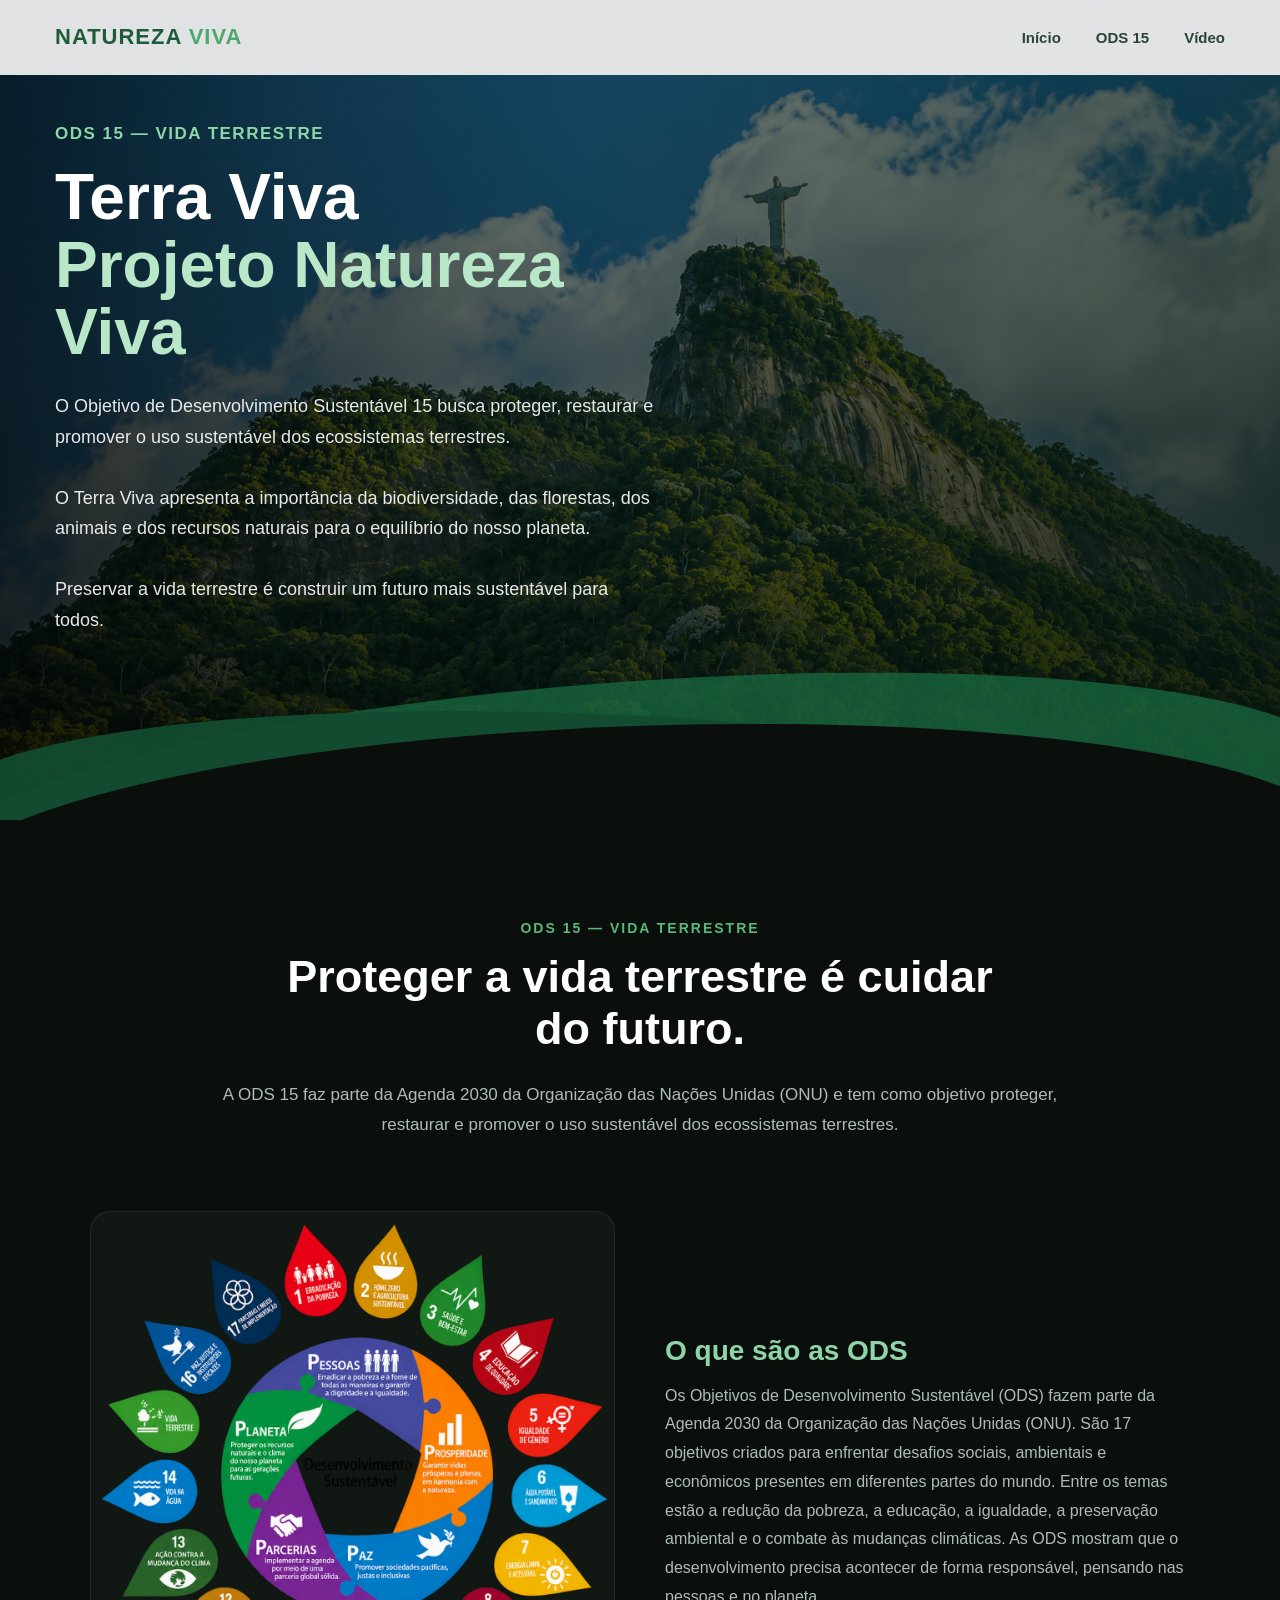
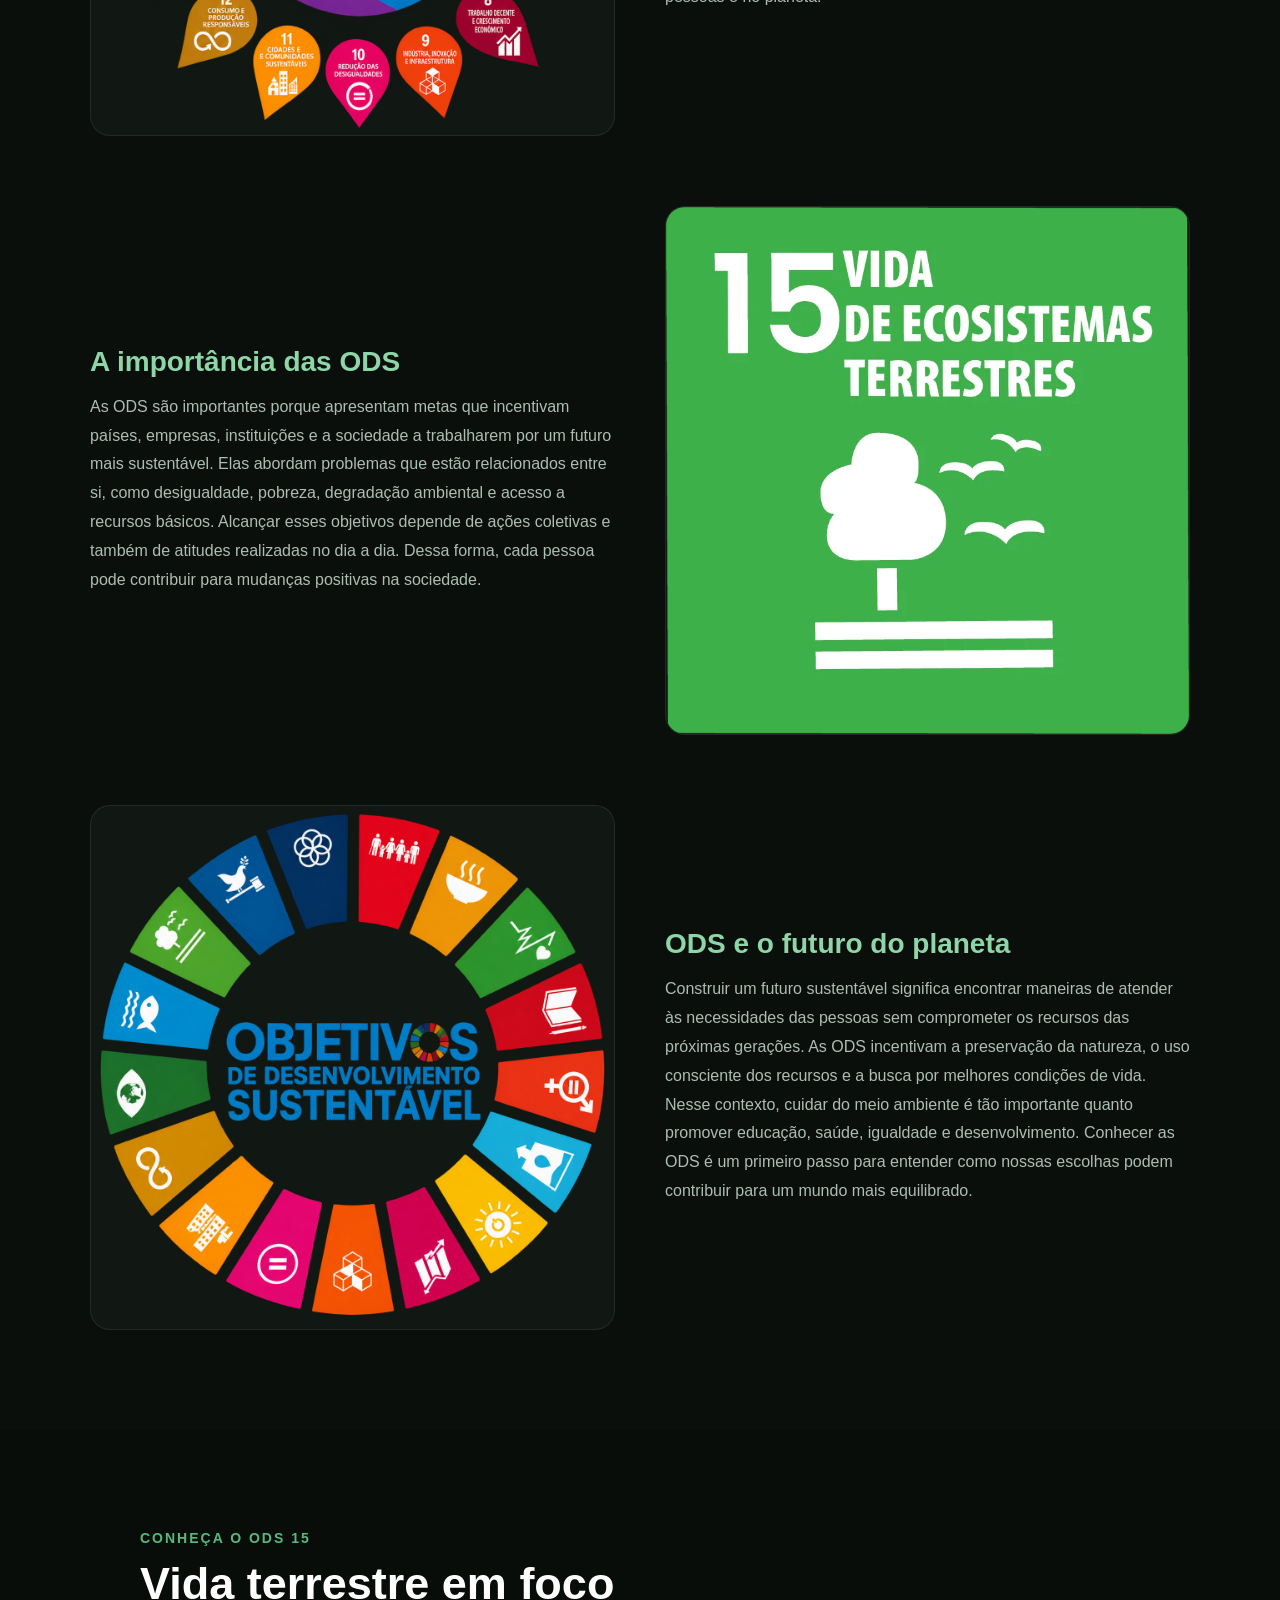
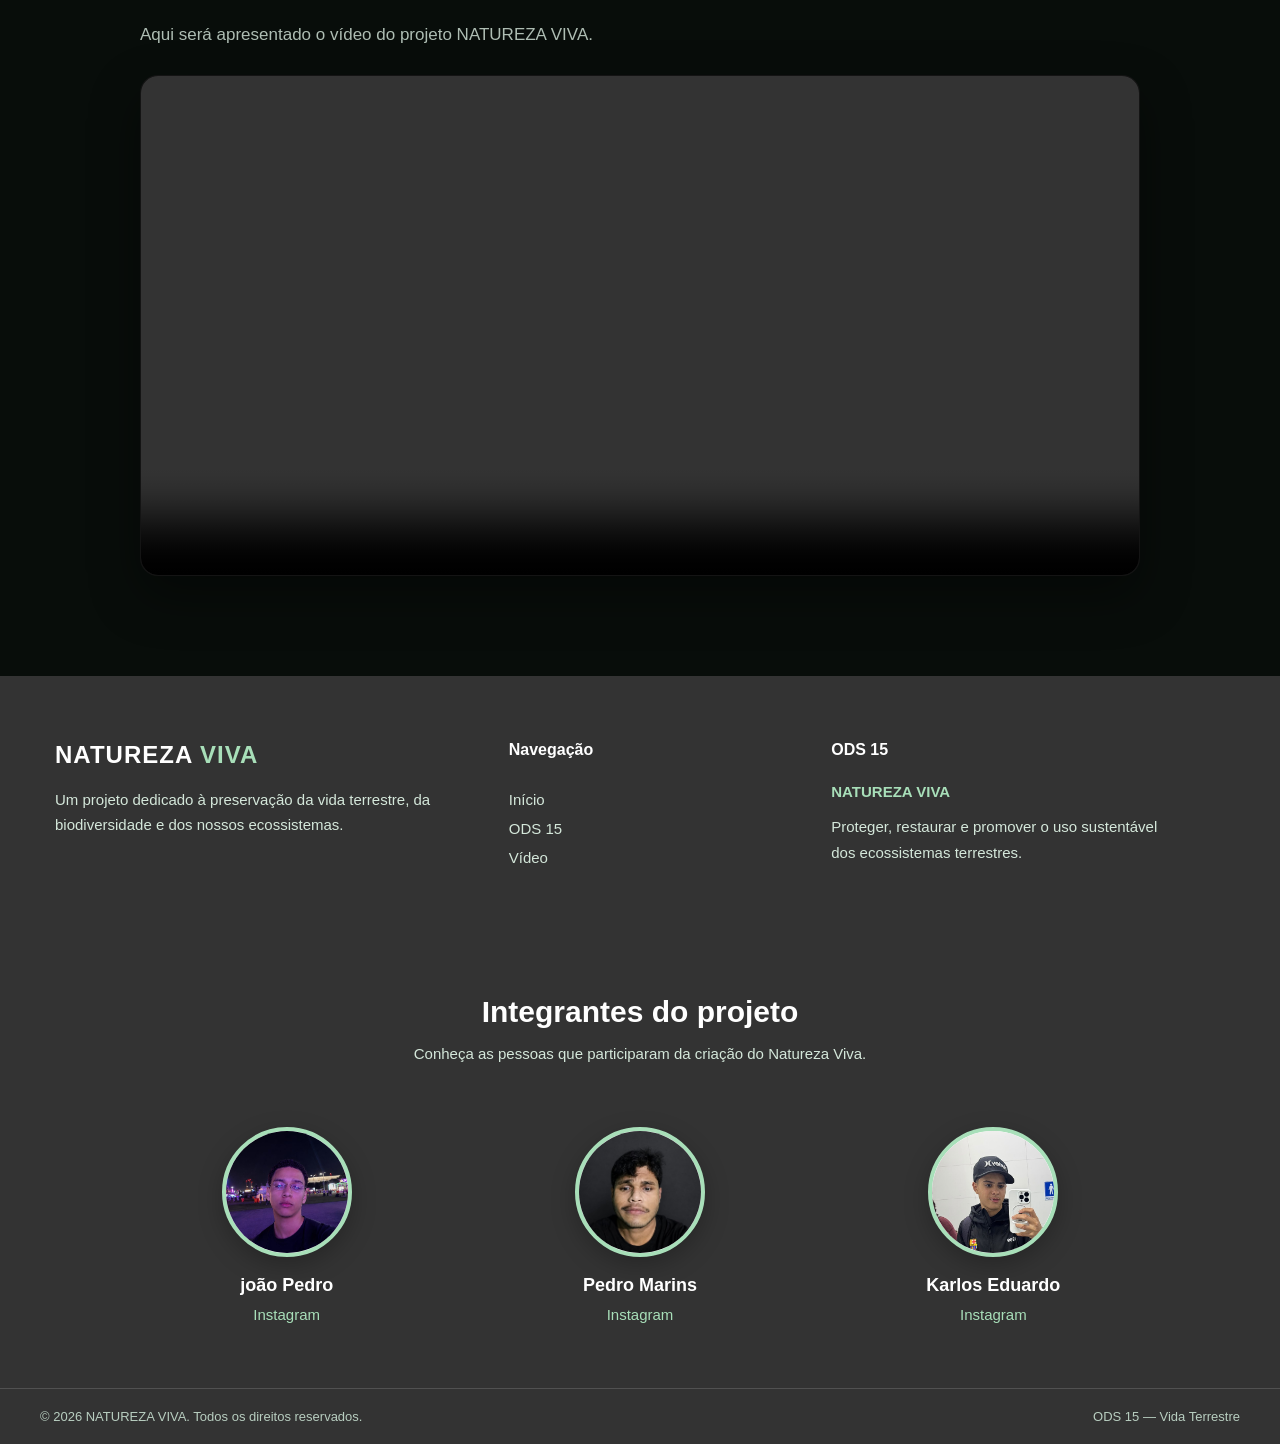
==== index.html @ 7a596aa7 "sem video" ====
<!DOCTYPE html>
<html lang="pt-BR">

<head>
    <meta charset="UTF-8">
    <meta name="viewport" content="width=device-width, initial-scale=1.0">

    <title>Projeto Natureza Viva | ODS 15</title>

    <!-- CSS principal -->
    <link rel="stylesheet" href="styles.css">

    <!-- CSS do cabeçalho -->
    <link rel="stylesheet" href="cabecalho.css">

    <!-- CSS do rodapé -->
    <link rel="stylesheet" href="rodape.css">
</head>

<body>

    <!-- ========================================
         CABEÇALHO
    ======================================== -->

    <div id="cabecalho"></div>


    <!-- ========================================
         HERO PRINCIPAL
    ======================================== -->

    <main>

        <section class="hero" id="inicio">

            <!-- Fundo da natureza -->
            <div class="hero-fundo"></div>

            <!-- Camada verde sobre a imagem -->
            <div class="hero-overlay"></div>


            <!-- ==================================
                 ONDAS
            =================================== -->

            <div class="ondas">

                <div class="onda onda-1"></div>

                <div class="onda onda-2"></div>

                <div class="onda onda-3"></div>

            </div>


            <!-- ==================================
                 CONTEÚDO
            =================================== -->

            <div class="hero-container">

                <div class="hero-content">

                    <div class="hero-titulo">

                        <span class="hero-subtitulo">
                            ODS 15 — VIDA TERRESTRE
                        </span>

                        <h1>
                            Terra Viva
                            <strong>Projeto Natureza Viva</strong>
                        </h1>

                    </div>


                    <p class="hero-descricao">

                        O Objetivo de Desenvolvimento Sustentável 15
                        busca proteger, restaurar e promover o uso
                        sustentável dos ecossistemas terrestres.

                        <br><br>

                        O Terra Viva apresenta a importância da
                        biodiversidade, das florestas, dos animais
                        e dos recursos naturais para o equilíbrio
                        do nosso planeta.

                        <br><br>

                        Preservar a vida terrestre é construir um
                        futuro mais sustentável para todos.

                    </p>

                </div>

            </div>

        </section>


        <!-- ========================================
     SOBRE A ODS 15
======================================== -->

<section class="sobre" id="sobre">

    <div class="sobre-container">

        <span class="sobre-destaque">
            ODS 15 — VIDA TERRESTRE
        </span>

        <h2>
            Proteger a vida terrestre é cuidar do futuro.
        </h2>

        <p>
            A ODS 15 faz parte da Agenda 2030 da Organização das
            Nações Unidas (ONU) e tem como objetivo proteger,
            restaurar e promover o uso sustentável dos
            ecossistemas terrestres.
        </p>


        <!-- ==================================
             PARTE 1 — FLORESTAS
        =================================== -->

        <div class="sobre-bloco">

            <div class="sobre-imagem">
                <img
                    src="2.png"
                    alt="Floresta com vegetação preservada"
                >
            </div>

            <div class="sobre-texto">

                <h3>
                      O que são as ODS
                </h3>

                <p>
                 

Os Objetivos de Desenvolvimento Sustentável (ODS) fazem parte da Agenda 2030 da Organização das Nações Unidas (ONU). São 17 objetivos criados para enfrentar desafios sociais, ambientais e econômicos presentes em diferentes partes do mundo. Entre os temas estão a redução da pobreza, a educação, a igualdade, a preservação ambiental e o combate às mudanças climáticas. As ODS mostram que o desenvolvimento precisa acontecer de forma responsável, pensando nas pessoas e no planeta.
                </p>

            </div>

        </div>


        <!-- ==================================
             PARTE 2 — ANIMAIS
        =================================== -->

        <div class="sobre-bloco sobre-bloco-invertido">

            <div class="sobre-imagem">
                <img
                    src="3.webp"
                    alt="Animal vivendo em seu habitat natural"
                >
            </div>

            <div class="sobre-texto">

                <h3>
                    A importância das ODS
                </h3>

                <p>
                  As ODS são importantes porque apresentam metas que incentivam países, empresas, instituições e a sociedade a trabalharem por um futuro mais sustentável. Elas abordam problemas que estão relacionados entre si, como desigualdade, pobreza, degradação ambiental e acesso a recursos básicos. Alcançar esses objetivos depende de ações coletivas e também de atitudes realizadas no dia a dia. Dessa forma, cada pessoa pode contribuir para mudanças positivas na sociedade.
                </p>

            </div>

        </div>


        <!-- ==================================
             PARTE 3 — SOLO
        =================================== -->

        <div class="sobre-bloco">

            <div class="sobre-imagem">
                <img
                    src="4.png"
                    alt="Área natural com vegetação"
                >
            </div>

            <div class="sobre-texto">

                <h3>
                   ODS e o futuro do planeta
                </h3>

                <p>
                    Construir um futuro sustentável significa encontrar maneiras de atender às necessidades das pessoas sem comprometer os recursos das próximas gerações. As ODS incentivam a preservação da natureza, o uso consciente dos recursos e a busca por melhores condições de vida. Nesse contexto, cuidar do meio ambiente é tão importante quanto promover educação, saúde, igualdade e desenvolvimento. Conhecer as ODS é um primeiro passo para entender como nossas escolhas podem contribuir para um mundo mais equilibrado.
                </p>

            </div>

        </div>

    </div>

</section>

        <!-- ========================================
             VÍDEO
        ======================================== -->

        <section class="video" id="video">

            <div class="video-container">

                <span class="video-destaque">
                    CONHEÇA O ODS 15
                </span>

                <h2>
                    Vida terrestre em foco
                </h2>

                <p>
                    Aqui será apresentado o vídeo do projeto
                    NATUREZA VIVA.
                </p>


                <!-- ==================================
                     ÁREA DO VÍDEO
                =================================== -->

                <div class="video-box">

                    <video controls>

                        <source
                            src="video.mp4"
                            type="video/mp4"
                        >

                        Seu navegador não suporta vídeos.

                    </video>

                </div>

            </div>

        </section>

    </main>


    <!-- ========================================
         RODAPÉ
    ======================================== -->

    <div id="rodape"></div>


    <!-- ========================================
         IMPORTAÇÃO DO CABEÇALHO E RODAPÉ
    ======================================== -->

    <script>

        // Importa o cabeçalho
        fetch("cabecalho.html")
            .then(response => response.text())
            .then(data => {
                document.getElementById("cabecalho").innerHTML = data;
            });


        // Importa o rodapé
        fetch("rodape.html")
            .then(response => response.text())
            .then(data => {
                document.getElementById("rodape").innerHTML = data;
            });

    </script>

</body>

</html>
---- styles.css ----
/* =========================================================
   NATUREZA VIVA — ODS 15
   TEMA: MODO ESCURO + VERDE
========================================================= */


/* =========================================================
   CORES
========================================================= */

:root {

    --verde-principal: #3fa66b;

    --verde-claro: #8ed6a8;

    --verde-medio: #58b87d;

    --verde-escuro: #10261a;

    --verde-profundo: #07140d;

    --preto: #050505;

    --fundo-escuro: #0b0f0c;

    --fundo-card: #111713;

    --branco: #ffffff;

    --texto: #e8f1eb;

    --texto-suave: #aebdb3;

    --borda: rgba(255, 255, 255, 0.08);
}


/* =========================================================
   RESET
========================================================= */

* {
    margin: 0;
    padding: 0;

    box-sizing: border-box;
}


html {
    scroll-behavior: smooth;
}


body {
    font-family: Arial, Helvetica, sans-serif;

    background: var(--fundo-escuro);

    color: var(--texto);
}


img,
video {
    max-width: 100%;
}


/* =========================================================
   CABEÇALHO — RESERVADO
========================================================= */

.cabecalho-placeholder {
    width: 100%;

    min-height: 0;

    background: transparent;
}


/* =========================================================
   HERO PRINCIPAL
========================================================= */

.hero {

    position: relative;

    min-height: 820px;

    overflow: hidden;

    color: var(--branco);

    background:
        linear-gradient(
            120deg,
            #0d3d24 0%,
            #092b1a 45%,
            #050b07 100%
        );
}


/* =========================================================
   EFEITO SOBRE O FUNDO
========================================================= */

.hero::before {

    content: '';

    position: absolute;

    inset: 0;

    background:
        linear-gradient(
            135deg,
            rgba(63, 166, 107, 0.20),
            rgba(2, 15, 8, 0.88)
        );

    pointer-events: none;

    z-index: 1;
}


/* =========================================================
   IMAGEM DE FUNDO
========================================================= */

.hero-fundo {

    position: absolute;

    inset: 0;

    width: 100%;
    height: 100%;

    background-image: url("5.png");

    background-size: cover;

    background-position: center center;

    background-repeat: no-repeat;

    z-index: 0;
}


/* =========================================================
   OVERLAY ESCURO
========================================================= */

.hero-overlay {

    position: absolute;

    inset: 0;

    background:
        linear-gradient(
            90deg,
            rgba(0, 0, 0, 0.78) 0%,
            rgba(0, 0, 0, 0.35) 45%,
            rgba(4, 20, 10, 0.20) 100%
        );

    z-index: 2;

    pointer-events: none;
}


/* =========================================================
   CONTAINER DO HERO
========================================================= */

.hero-container {

    position: relative;

    z-index: 10;

    width: 100%;

    max-width: 1250px;

    min-height: 820px;

    margin: 0 auto;

    padding: 120px 40px 180px;

    display: flex;

    align-items: center;
}


/* =========================================================
   CONTEÚDO DO HERO
========================================================= */

.hero-content {

    max-width: 650px;

    min-width: 0;
}


/* =========================================================
   TÍTULO
========================================================= */

.hero-titulo {

    width: 100%;
}


.hero-subtitulo {

    display: inline-block;

    margin-bottom: 20px;

    color: var(--verde-claro);

    font-size: 17px;

    font-weight: bold;

    letter-spacing: 1.5px;
}


.hero h1 {

    margin: 0 0 25px;

    color: var(--branco);

    font-size: clamp(45px, 5vw, 72px);

    line-height: 1.05;

    font-weight: 800;
}


.hero h1 strong {

    display: block;

    color: #b9e8c8;
}


/* =========================================================
   DESCRIÇÃO DO HERO
========================================================= */

.hero-descricao {

    max-width: 600px;

    margin: 0;

    color: rgba(255, 255, 255, 0.90);

    font-size: 18px;

    line-height: 1.7;
}


/* =========================================================
   ONDAS
========================================================= */

.ondas {

    position: absolute;

    left: 0;

    bottom: -1px;

    width: 100%;

    height: 220px;

    z-index: 5;

    pointer-events: none;
}


.onda {

    position: absolute;

    left: -5%;

    width: 110%;

    border-radius: 50% 50% 0 0;
}


/* =========================================================
   PRIMEIRA ONDA
========================================================= */

.onda-1 {

    bottom: -130px;

    height: 270px;

    background:
        rgba(25, 106, 66, 0.75);

    transform: rotate(-4deg);
}


/* =========================================================
   SEGUNDA ONDA
========================================================= */

.onda-2 {

    bottom: -155px;

    height: 260px;

    background:
        rgba(18, 75, 48, 0.95);

    transform: rotate(3deg);
}


/* =========================================================
   TERCEIRA ONDA — ESCURA
========================================================= */

.onda-3 {

    bottom: -185px;

    height: 280px;

    background: var(--fundo-escuro);

    transform: rotate(-2deg);
}


/* =========================================================
   SOBRE — ODS 15
========================================================= */

.sobre {

    padding: 100px 40px;

    background: var(--fundo-escuro);

    color: var(--texto);
}


.sobre-container {

    max-width: 1100px;

    margin: 0 auto;

    text-align: center;
}


.sobre-destaque {

    display: block;

    margin-bottom: 15px;

    color: var(--verde-medio);

    font-size: 14px;

    font-weight: bold;

    letter-spacing: 2px;
}


.sobre h2 {

    max-width: 750px;

    margin: 15px auto 25px;

    color: var(--branco);

    font-size: clamp(32px, 4vw, 45px);

    line-height: 1.15;
}


.sobre-container > p {

    max-width: 850px;

    margin: 0 auto 20px;

    color: var(--texto-suave);

    font-size: 17px;

    line-height: 1.8;
}


/* =========================================================
   BLOCOS COM IMAGEM
========================================================= */

.sobre-bloco {

    margin-top: 70px;

    display: grid;

    grid-template-columns: 1fr 1fr;

    gap: 50px;

    align-items: center;

    text-align: left;
}


.sobre-bloco-invertido {

    direction: rtl;
}


.sobre-bloco-invertido .sobre-texto {

    direction: ltr;
}


/* =========================================================
   IMAGENS
========================================================= */

.sobre-imagem {

    width: 100%;

    height: auto;

    overflow: hidden;

    border-radius: 20px;

    border: 1px solid var(--borda);

    background: var(--fundo-card);
}


.sobre-imagem img {

    width: 100%;

    height: auto;

    display: block;

    object-fit: contain;

    transition: transform 0.5s ease;
}


.sobre-imagem:hover img {

    transform: scale(1.05);
}


/* =========================================================
   TEXTO DOS BLOCOS
========================================================= */

.sobre-texto h3 {

    margin: 0 0 15px;

    color: var(--verde-claro);

    font-size: 28px;
}


.sobre-texto p {

    margin: 0;

    color: var(--texto-suave);

    font-size: 16px;

    line-height: 1.8;
}


/* =========================================================
   VÍDEO
========================================================= */

.video {

    padding: 100px 30px;

    background: #080d0a;
}


.video-container {

    width: 90%;

    max-width: 1000px;

    margin: 0 auto;
}


.video-destaque {

    display: block;

    margin-bottom: 12px;

    color: var(--verde-medio);

    font-size: 14px;

    font-weight: bold;

    letter-spacing: 2px;
}


.video h2 {

    margin-bottom: 15px;

    color: var(--branco);

    font-size: clamp(32px, 4vw, 45px);
}


.video p {

    margin-bottom: 30px;

    color: var(--texto-suave);

    font-size: 17px;
}


.video-box {

    width: 100%;

    overflow: hidden;

    border-radius: 18px;

    background: #000000;

    border: 1px solid var(--borda);

    box-shadow:
        0 20px 50px rgba(0, 0, 0, 0.40);
}


.video-box video {

    display: block;

    width: 100%;

    height: auto;
}


/* =========================================================
   RODAPÉ — RESERVADO
========================================================= */

.rodape-placeholder {

    min-height: 180px;

    background: #07140d;
}


/* =========================================================
   RESPONSIVIDADE
========================================================= */

@media (max-width: 768px) {


    /* =====================================================
       HERO
    ===================================================== */

    .hero {

        min-height: 750px;
    }


    .hero-container {

        min-height: 750px;

        padding: 100px 30px 160px;
    }


    .hero-content {

        max-width: 100%;
    }


    .hero-subtitulo {

        font-size: 15px;
    }


    .hero h1 {

        font-size: 45px;
    }


    .hero-descricao {

        font-size: 16px;

        line-height: 1.6;
    }


    /* =====================================================
       ONDAS
    ===================================================== */

    .ondas {

        height: 180px;
    }


    .onda-1 {

        bottom: -110px;

        height: 230px;
    }


    .onda-2 {

        bottom: -135px;

        height: 230px;
    }


    .onda-3 {

        bottom: -160px;

        height: 240px;
    }


    /* =====================================================
       SOBRE
    ===================================================== */

    .sobre {

        padding: 70px 25px;
    }


    .sobre h2 {

        font-size: 32px;
    }


    .sobre-container > p {

        font-size: 16px;
    }


    /* =====================================================
       BLOCOS
    ===================================================== */

    .sobre-bloco,
    .sobre-bloco-invertido {

        grid-template-columns: 1fr;

        direction: ltr;

        gap: 25px;
    }


    /* =====================================================
       IMAGENS NO CELULAR
    ===================================================== */

    .sobre-imagem {

        width: 100%;

        height: auto;

        border-radius: 16px;
    }


    .sobre-imagem img {

        width: 100%;

        height: auto;

        object-fit: contain;

        transform: none;
    }


    .sobre-imagem:hover img {

        transform: none;
    }


    /* =====================================================
       TEXTO DOS BLOCOS
    ===================================================== */

    .sobre-texto h3 {

        font-size: 26px;
    }


    .sobre-texto p {

        font-size: 16px;

        line-height: 1.7;
    }


    /* =====================================================
       VÍDEO
    ===================================================== */

    .video {

        padding: 70px 20px;
    }


    .video-container {

        width: 100%;
    }


    .video h2 {

        font-size: 32px;
    }


    .video p {

        font-size: 16px;

        line-height: 1.7;
    }

}
---- cabecalho.css ----
/* ========================================
   CABEÇALHO — TERRA VIVA
======================================== */

.cabecalho {
    position: fixed;
    top: 0;
    left: 0;
    width: 100%;
    height: 75px;

    background: rgba(235, 235, 235, 0.96);

    border-bottom: 1px solid #dcebe1;

    z-index: 1000;

    box-sizing: border-box;
}


/* CONTAINER */

.cabecalho-container {
    width: 100%;
    max-width: 1250px;
    height: 100%;

    margin: 0 auto;
    padding: 0 40px;

    display: flex;
    align-items: center;
    justify-content: space-between;

    box-sizing: border-box;
}


/* NOME DO SITE */

.nome-site {
    color: #1d5c38;

    font-size: 22px;
    font-weight: 800;

    text-decoration: none;
    letter-spacing: 1px;
}

.nome-site span {
    color: #4fa86b;
}


/* MENU */

.menu {
    display: flex;
    align-items: center;
    gap: 35px;
}

.menu a {
    color: #284535;

    font-size: 15px;
    font-weight: 600;

    text-decoration: none;

    transition: 0.3s;
}

.menu a:hover {
    color: #2e7d4f;
}


/* RESPONSIVO */

@media (max-width: 768px) {

    .cabecalho {
        height: auto;
    }

    .cabecalho-container {
        padding: 18px 20px;

        flex-direction: column;
        gap: 15px;
    }

    .menu {
        gap: 20px;
        flex-wrap: wrap;
        justify-content: center;
    }

    .menu a {
        font-size: 14px;
    }
}
---- rodape.css ----
/* =========================================================
   RODAPÉ — NATUREZA VIVA
   Tema: Verde + Branco
   ========================================================= */


/* =========================================================
   RODAPÉ PRINCIPAL
   ========================================================= */

.rodape {
    width: 100%;
    background: #333333;
    color: #ffffff;
    box-sizing: border-box;
}


/* =========================================================
   CONTEÚDO PRINCIPAL
   ========================================================= */

.rodape-container {
    width: 100%;
    max-width: 1250px;
    margin: 0 auto;

    padding: 65px 40px 50px;

    display: grid;
    grid-template-columns: 1.5fr 1fr 1.5fr;

    gap: 60px;

    box-sizing: border-box;
}


/* =========================================================
   IDENTIDADE DO SITE
   ========================================================= */

.rodape-identidade {
    max-width: 380px;
}


/* LOGO */

.rodape-logo {
    display: inline-block;

    margin-bottom: 18px;

    color: #ffffff;

    font-size: 24px;
    font-weight: 800;

    letter-spacing: 1px;

    text-decoration: none;
}

.rodape-logo span {
    color: #a8dfb9;
}


/* TEXTO */

.rodape-identidade p {
    margin: 0;

    color: #d4e7da;

    font-size: 15px;
    line-height: 1.7;
}


/* =========================================================
   TÍTULOS DO RODAPÉ
   ========================================================= */

.rodape h3 {
    margin: 0 0 20px;

    color: #ffffff;

    font-size: 16px;
    font-weight: 700;
}


/* =========================================================
   NAVEGAÇÃO
   ========================================================= */

.rodape-navegacao {
    display: flex;
    flex-direction: column;

    align-items: flex-start;

    gap: 12px;
}


.rodape-navegacao a {
    color: #d4e7da;

    font-size: 15px;

    text-decoration: none;

    transition: 0.3s;
}


.rodape-navegacao a:hover {
    color: #a8dfb9;

    transform: translateX(4px);
}


/* =========================================================
   ODS 15
   ========================================================= */

.rodape-ods {
    max-width: 350px;
}


.rodape-ods p {
    margin: 0 0 10px;

    color: #d4e7da;

    font-size: 15px;

    line-height: 1.7;
}


/* NOME NATUREZA VIVA */

.rodape-ods p:first-of-type {
    color: #a8dfb9;

    font-weight: 700;
}


/* =========================================================
   INTEGRANTES DO PROJETO
   ========================================================= */

.rodape-integrantes {
    width: 100%;

    max-width: 1100px;

    margin: 0 auto;

    padding: 70px 40px 65px;

    display: grid;

    grid-template-columns: repeat(3, 1fr);

    gap: 40px;

    text-align: center;

    box-sizing: border-box;
}


/* =========================================================
   TÍTULO DA SEÇÃO
   ========================================================= */

.rodape-integrantes-titulo {
    grid-column: 1 / -1;

    margin-bottom: 20px;
}


.rodape-integrantes-titulo h2 {
    margin: 0 0 12px;

    color: #ffffff;

    font-size: 30px;

    font-weight: 700;
}


.rodape-integrantes-titulo p {
    max-width: 600px;

    margin: 0 auto;

    color: #d4e7da;

    font-size: 15px;

    line-height: 1.7;
}


/* =========================================================
   CARD DO INTEGRANTE
   ========================================================= */

.integrante {
    display: flex;

    flex-direction: column;

    align-items: center;

    justify-content: center;
}


/* =========================================================
   IMAGEM DO INTEGRANTE
   ========================================================= */

.integrante-imagem {
    width: 130px;
    height: 130px;

    margin-bottom: 18px;

    overflow: hidden;

    border: 4px solid #a8dfb9;

    border-radius: 50%;

    background: #ffffff;

    box-shadow: 0 8px 25px rgba(0, 0, 0, 0.25);

    box-sizing: border-box;

    transition: 0.3s;
}


/* IMAGEM */

.integrante-imagem img {
    width: 100%;
    height: 100%;

    display: block;

    object-fit: cover;

    transition: 0.3s;
}


/* EFEITO AO PASSAR O MOUSE */

.integrante:hover .integrante-imagem {
    transform: translateY(-5px);

    border-color: #ffffff;

    box-shadow: 0 12px 30px rgba(0, 0, 0, 0.35);
}


.integrante:hover .integrante-imagem img {
    transform: scale(1.05);
}


/* =========================================================
   NOME DO INTEGRANTE
   ========================================================= */

.integrante h3 {
    margin: 0 0 10px;

    color: #ffffff;

    font-size: 18px;

    font-weight: 700;
}


/* =========================================================
   INSTAGRAM
   ========================================================= */

.instagram {
    color: #a8dfb9;

    font-size: 15px;

    text-decoration: none;

    transition: 0.3s;
}


.instagram:hover {
    color: #ffffff;

    transform: translateY(-2px);
}


/* =========================================================
   LINHA INFERIOR
   ========================================================= */

.rodape-bottom {
    width: 100%;

    border-top: 1px solid rgba(255, 255, 255, 0.15);

    padding: 20px 40px;

    display: flex;

    justify-content: space-between;

    align-items: center;

    gap: 20px;

    box-sizing: border-box;
}


.rodape-bottom p {
    margin: 0;

    color: #b8cec0;

    font-size: 13px;
}


/* =========================================================
   RESPONSIVIDADE — TABLET
   ========================================================= */

@media (max-width: 900px) {

    .rodape-container {
        grid-template-columns: 1fr 1fr;

        gap: 45px;
    }


    .rodape-identidade {
        max-width: 100%;
    }


    .rodape-ods {
        max-width: 100%;
    }


    .rodape-integrantes {
        grid-template-columns: repeat(2, 1fr);

        gap: 45px;
    }


    .rodape-integrantes-titulo {
        grid-column: 1 / -1;
    }
}


/* =========================================================
   RESPONSIVIDADE — CELULAR
   ========================================================= */

@media (max-width: 768px) {

    /* -----------------------------------------
       CONTEÚDO PRINCIPAL
    ----------------------------------------- */

    .rodape-container {
        grid-template-columns: 1fr;

        gap: 40px;

        padding: 50px 25px 40px;
    }


    .rodape-identidade,
    .rodape-ods {
        max-width: 100%;
    }


    /* -----------------------------------------
       INTEGRANTES
    ----------------------------------------- */

    .rodape-integrantes {
        grid-template-columns: 1fr;

        gap: 45px;

        padding: 60px 25px 50px;
    }


    .rodape-integrantes-titulo {
        grid-column: auto;

        margin-bottom: 5px;
    }


    .rodape-integrantes-titulo h2 {
        font-size: 28px;
    }


    /* -----------------------------------------
       IMAGENS
    ----------------------------------------- */

    .integrante-imagem {
        width: 120px;
        height: 120px;
    }


    /* -----------------------------------------
       LINHA INFERIOR
    ----------------------------------------- */

    .rodape-bottom {
        padding: 20px 25px;

        flex-direction: column;

        text-align: center;
    }

}
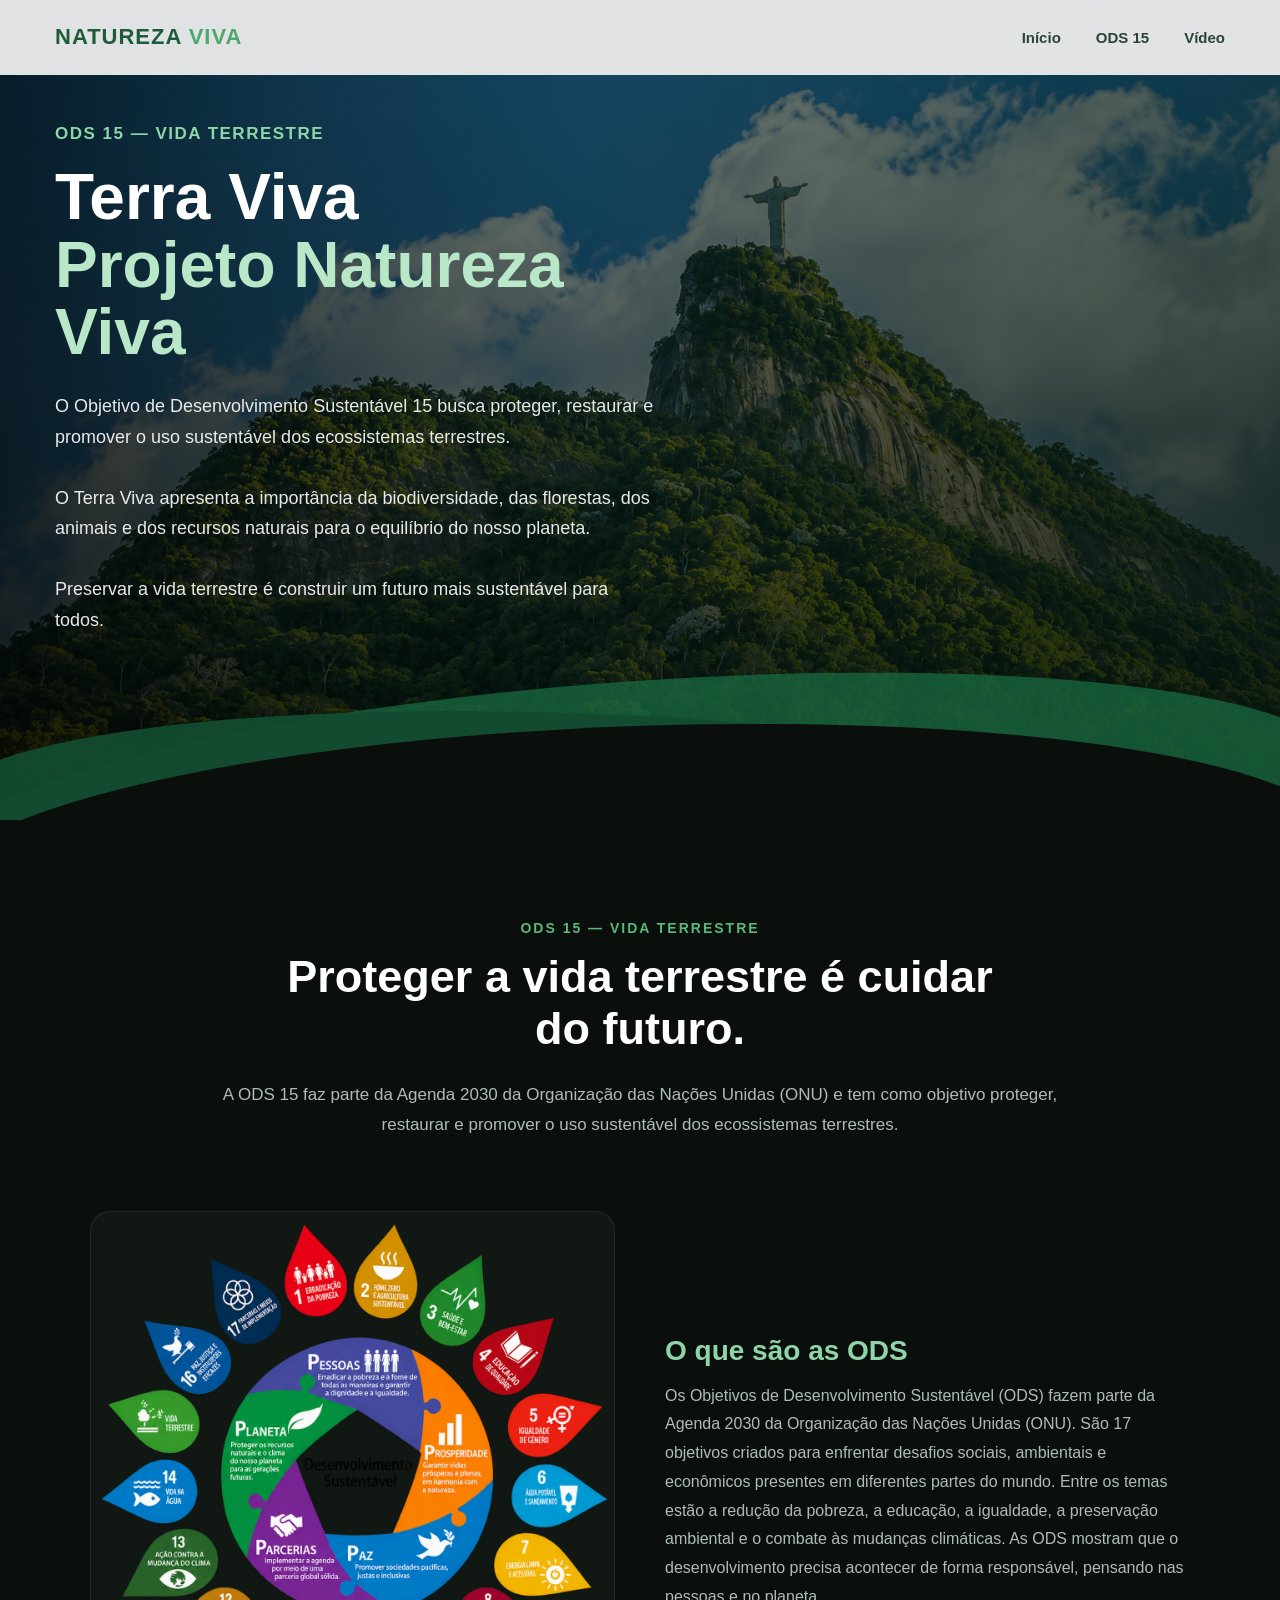
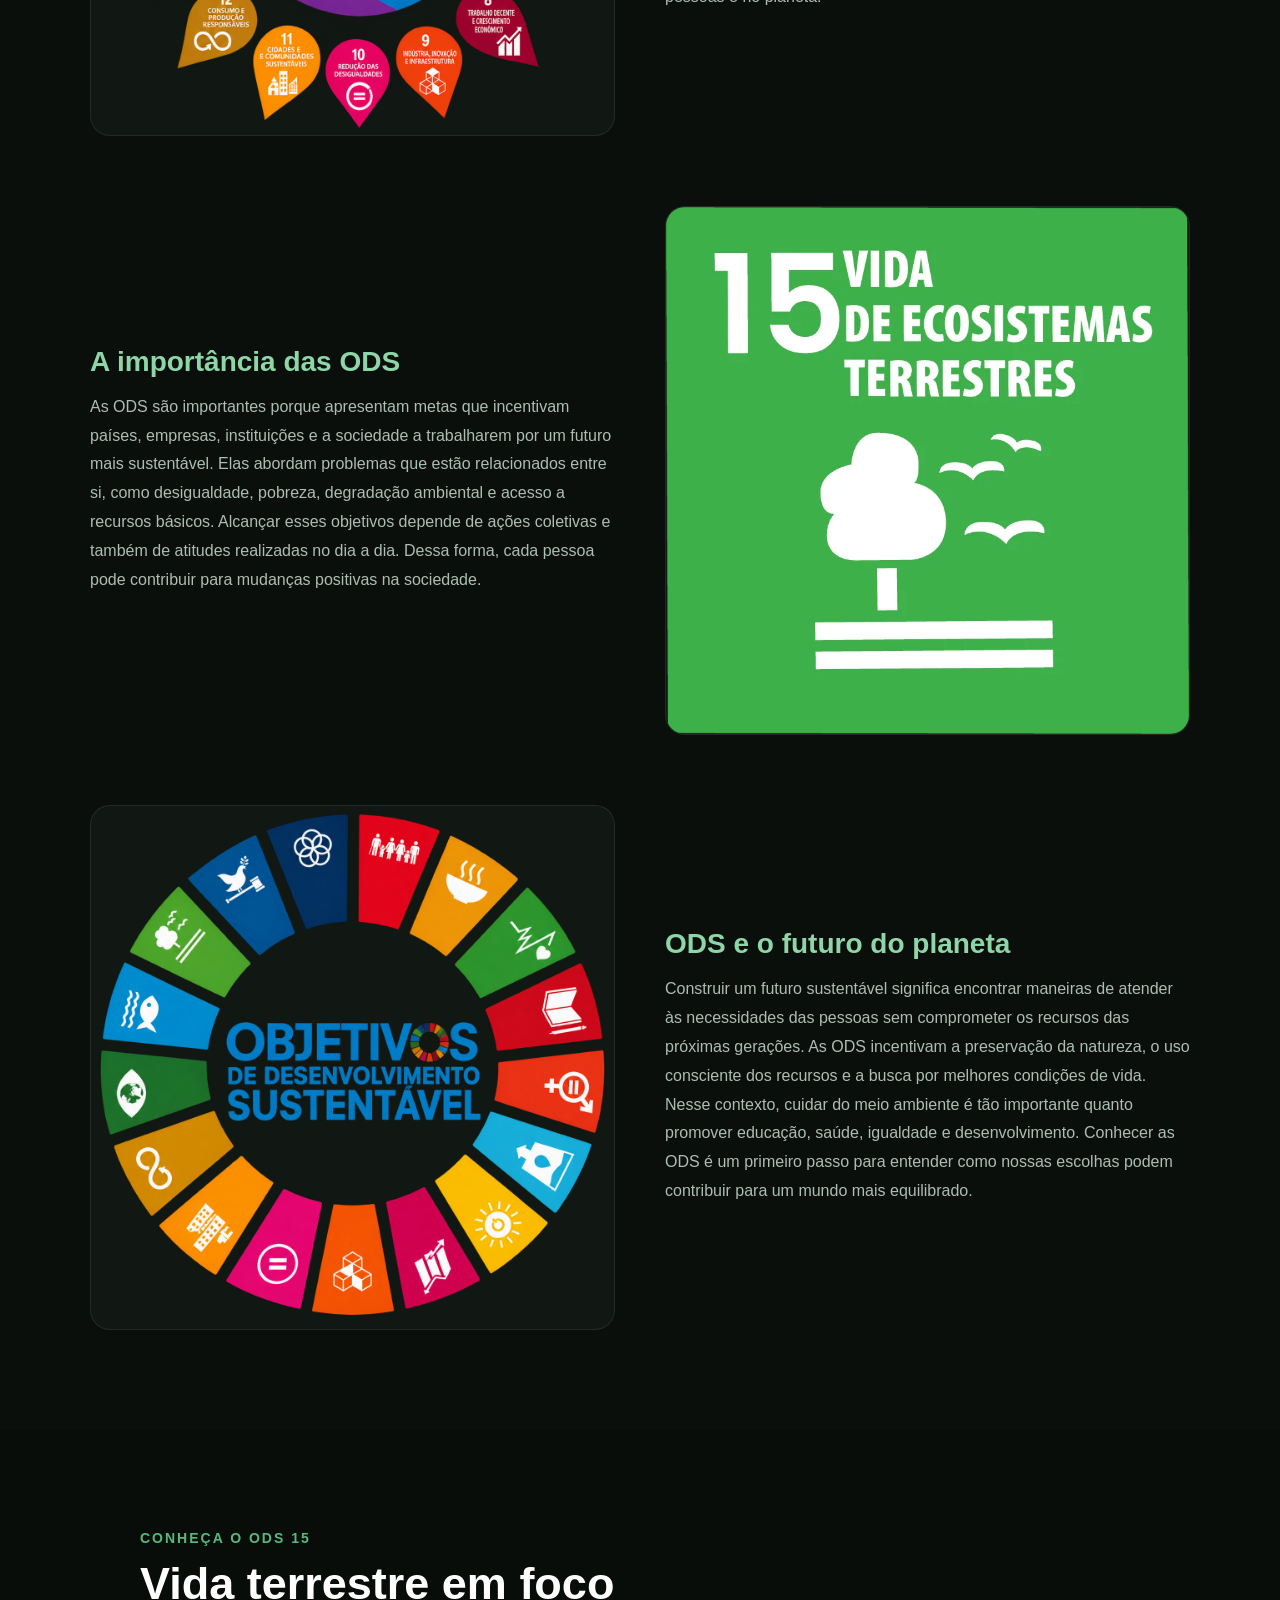
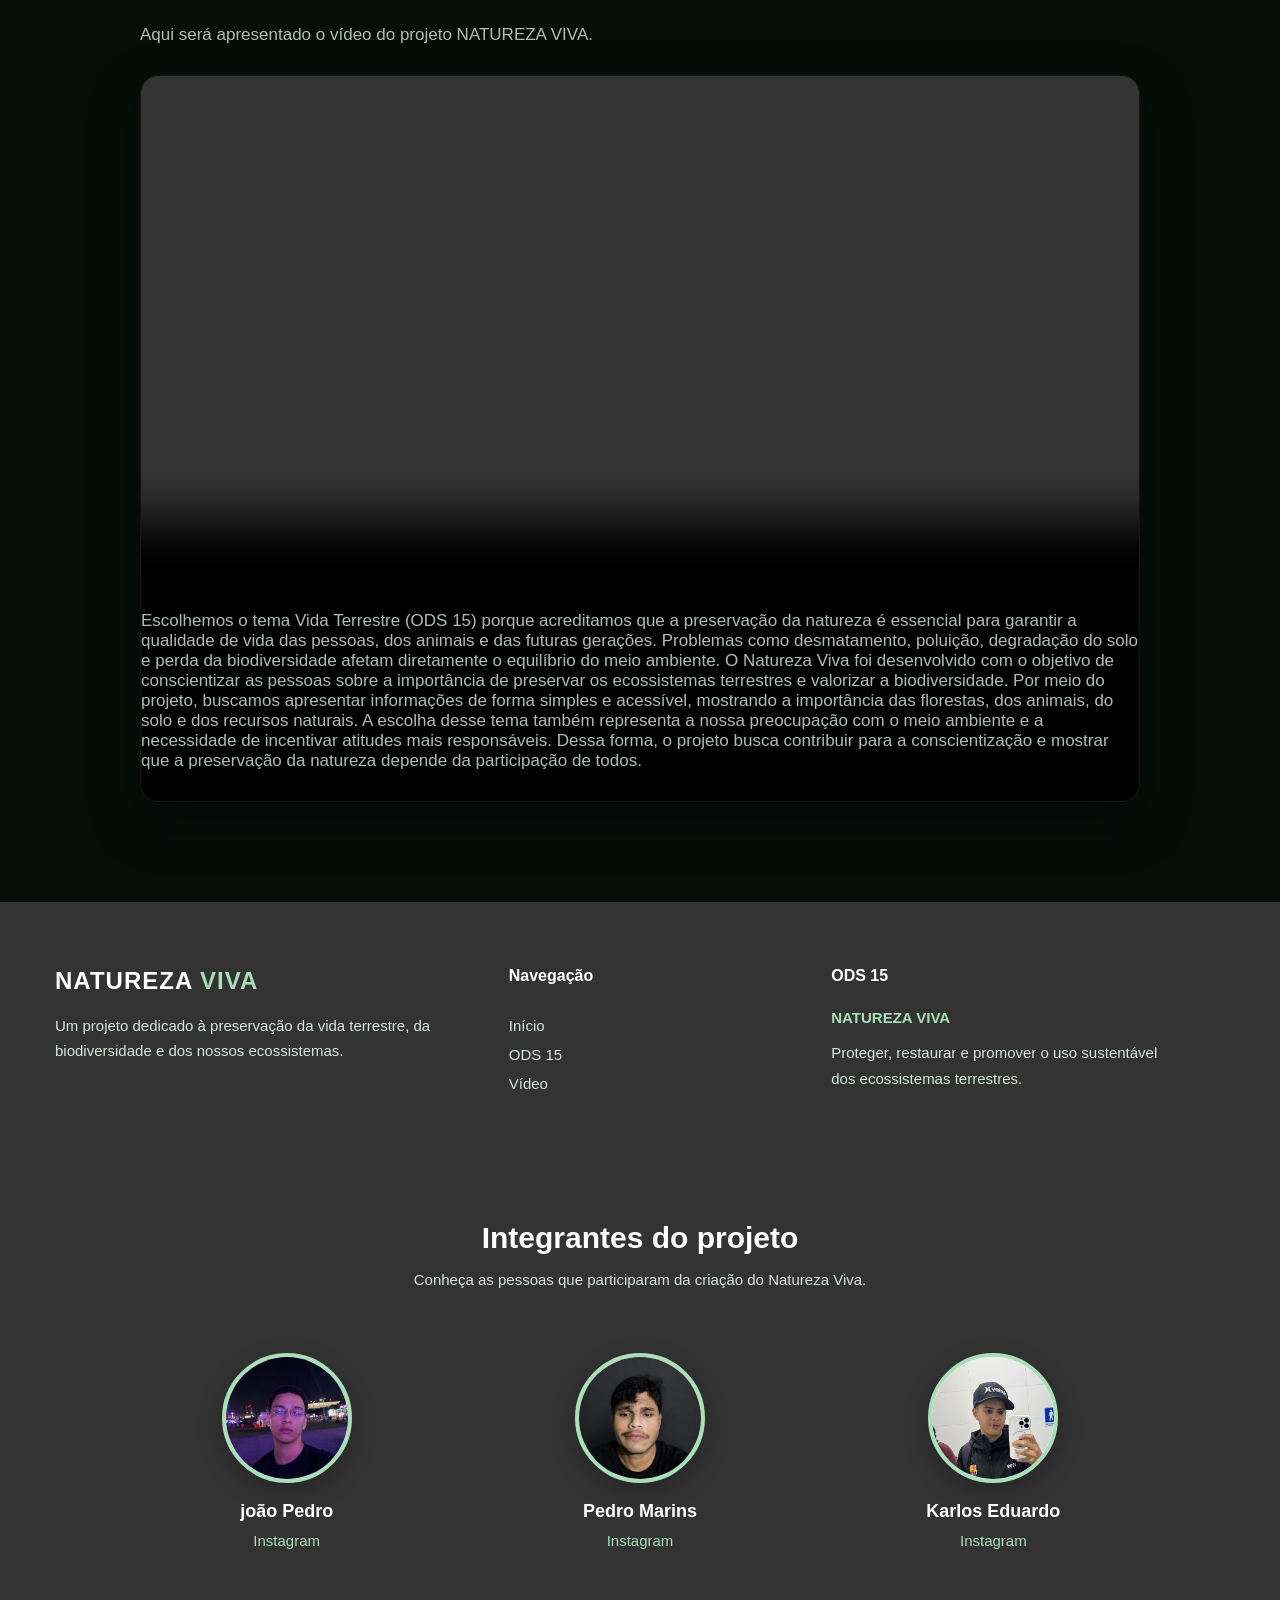
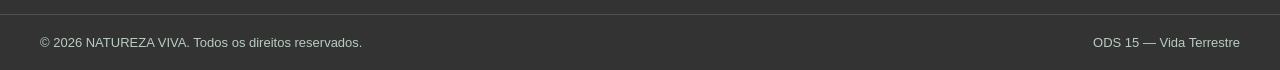
==== commit d0e5d021: "segundo commit" ====
--- a/index.html
+++ b/index.html
@@ -257,11 +257,22 @@
 
                     </video>
 
+
+<br><br>
+                    <p>Escolhemos o tema Vida Terrestre (ODS 15) porque acreditamos que a preservação da natureza é essencial para garantir a qualidade de vida das pessoas, dos animais e das futuras gerações. Problemas como desmatamento, poluição, degradação do solo e perda da biodiversidade afetam diretamente o equilíbrio do meio ambiente.
+
+O Natureza Viva foi desenvolvido com o objetivo de conscientizar as pessoas sobre a importância de preservar os ecossistemas terrestres e valorizar a biodiversidade. Por meio do projeto, buscamos apresentar informações de forma simples e acessível, mostrando a importância das florestas, dos animais, do solo e dos recursos naturais.
+
+A escolha desse tema também representa a nossa preocupação com o meio ambiente e a necessidade de incentivar atitudes mais responsáveis. Dessa forma, o projeto busca contribuir para a conscientização e mostrar que a preservação da natureza depende da participação de todos.</p>
+
                 </div>
 
             </div>
 
         </section>
+
+
+        
 
     </main>
 
